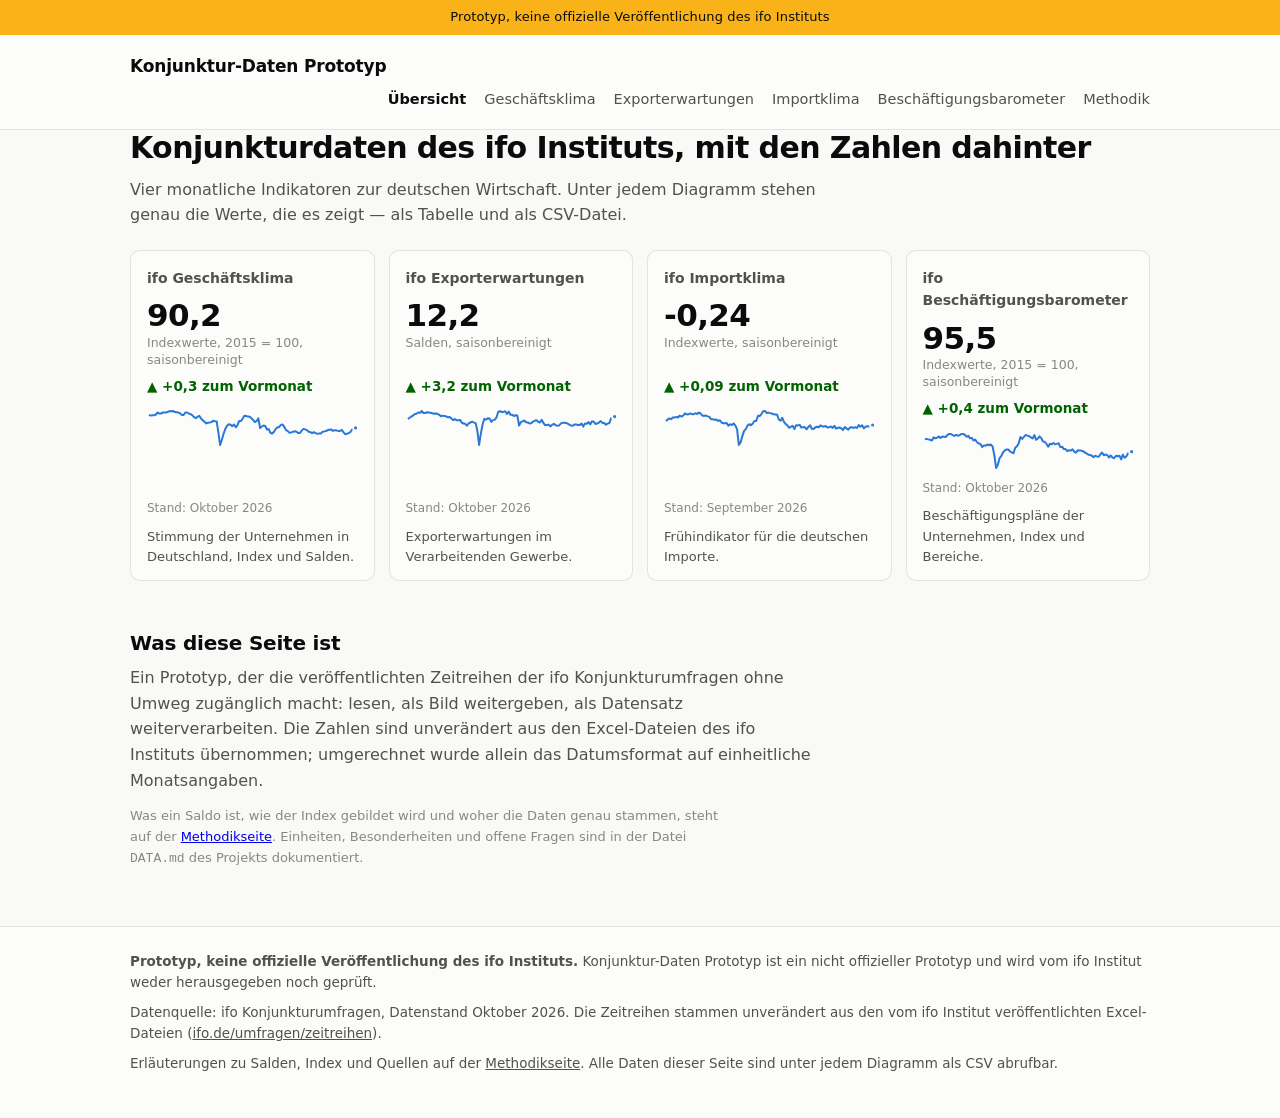
==== site/index.html @ 121fad59 "Grundgeruest der Website und Startseite config.js haelt Seitenname, Prototyp-Hinweis, Datenstand und" ====
<!DOCTYPE html>
<html lang="de">
<head>
<meta charset="utf-8">
<meta name="viewport" content="width=device-width, initial-scale=1">
<title>Konjunktur-Daten Prototyp</title>
<meta name="description" content="Prototyp: ifo Konjunkturdaten mit den Zahlen hinter jedem Diagramm zum Herunterladen.">
<link rel="stylesheet" href="styles.css">
</head>
<body data-titel="Übersicht">

<main class="wrap">

  <h1>Konjunkturdaten des ifo Instituts, mit den Zahlen dahinter</h1>
  <p class="intro">
    Vier monatliche Indikatoren zur deutschen Wirtschaft. Unter jedem Diagramm
    stehen genau die Werte, die es zeigt — als Tabelle und als CSV-Datei.
  </p>

  <div class="tiles" id="kacheln"></div>

  <h2>Was diese Seite ist</h2>
  <p class="intro">
    Ein Prototyp, der die veröffentlichten Zeitreihen der ifo Konjunkturumfragen
    ohne Umweg zugänglich macht: lesen, als Bild weitergeben, als Datensatz
    weiterverarbeiten. Die Zahlen sind unverändert aus den Excel-Dateien des
    ifo Instituts übernommen; umgerechnet wurde allein das Datumsformat auf
    einheitliche Monatsangaben.
  </p>
  <p class="hinweis-klein">
    Was ein Saldo ist, wie der Index gebildet wird und woher die Daten genau
    stammen, steht auf der <a href="methodik.html">Methodikseite</a>.
    Einheiten, Besonderheiten und offene Fragen sind in der Datei
    <code>DATA.md</code> des Projekts dokumentiert.
  </p>

</main>

<script src="config.js"></script>
<script src="data.js"></script>
<script src="app.js"></script>
<script>
(function () {
  APP.rahmenAufbauen();

  const ziel = document.getElementById("kacheln");

  SITE.themen.forEach(function (t) {
    const s = APP.serie(t.dataset, t.series, t.sector);
    const a = APP.aktuell(s);

    const kachel = document.createElement("a");
    kachel.className = "tile";
    kachel.href = t.seite;

    if (!a) {
      kachel.innerHTML = '<div class="tile-titel">' + APP.escape(t.titel) + "</div>" +
        '<p class="hinweis-klein">Keine Daten vorhanden.</p>';
      ziel.appendChild(kachel);
      return;
    }

    // Veränderung zum Vormonat. Bei Salden und beim Importklima ist die
    // Veränderung in Punkten zu lesen, nicht in Prozent.
    let klasse = "null", pfeil = "±";
    if (a.delta > 0) { klasse = "auf"; pfeil = "▲"; }
    else if (a.delta < 0) { klasse = "ab"; pfeil = "▼"; }

    const stellen = (t.id === "importklima") ? 2 : 1;

    kachel.innerHTML =
      '<div class="tile-titel">' + APP.escape(t.titel) + "</div>" +
      '<div class="wert">' + APP.zahl(a.wert, stellen) + "</div>" +
      '<div class="einheit">' + APP.escape(t.einheitKurz || s.unit) + "</div>" +
      '<div class="delta ' + klasse + '">' + pfeil + " " +
        APP.zahlMitVorzeichen(a.delta, stellen) + " zum Vormonat</div>" +
      '<div class="sparkline"></div>' +
      '<div class="stand">Stand: ' + APP.monatLang(a.monat) + "</div>" +
      '<div class="beschreibung">' + APP.escape(t.beschreibung) + "</div>";

    ziel.appendChild(kachel);

    // Sparkline über die letzten zehn Jahre.
    const fenster = 120;
    const von = Math.max(0, s.values.length - fenster);
    APP.sparkline(kachel.querySelector(".sparkline"),
                  s.values.slice(von), s.dates.slice(von));
  });

  APP.ankerAnspringen();
})();
</script>
</body>
</html>
---- site/styles.css ----
/* ---------------------------------------------------------------------------
   styles.css — Gestaltung des Konjunktur-Daten-Prototyps

   Farbrollen stammen aus einer validierten Palette (Kategorien-Slots 1-3 fuer
   Klima/Lage/Erwartungen, divergierend Blau-Rot fuer die Heatmap). Hell- und
   Dunkelmodus sind getrennt gesetzt, nicht automatisch invertiert.
--------------------------------------------------------------------------- */

:root {
  color-scheme: light;

  --plane:           #f9f9f7;
  --surface:         #fcfcfb;
  --text-primary:    #0b0b0b;
  --text-secondary:  #52514e;
  --text-muted:      #898781;
  --grid:            #e1e0d9;
  --axis:            #c3c2b7;
  --border:          rgba(11, 11, 11, 0.10);

  --series-1:        #2a78d6;  /* Geschäftsklima      */
  --series-2:        #eb6834;  /* Geschäftslage       */
  --series-3:        #1baf7a;  /* Geschäftserwartungen */

  --div-pos:         #2a78d6;  /* Heatmap: positive Salden */
  --div-neg:         #d03b3b;  /* Heatmap: negative Salden */
  --div-mid:         #f0efec;

  --good:            #006300;
  --bad:             #d03b3b;

  --radius: 10px;
  --maxw: 1060px;
}

@media (prefers-color-scheme: dark) {
  :root:where(:not([data-theme="light"])) {
    color-scheme: dark;
    --plane:          #0d0d0d;
    --surface:        #1a1a19;
    --text-primary:   #f0efec;
    --text-secondary: #c3c2b7;
    --text-muted:     #898781;
    --grid:           #2c2c2a;
    --axis:           #383835;
    --border:         rgba(255, 255, 255, 0.10);
    --series-1:       #3987e5;
    --series-2:       #d95926;
    --series-3:       #199e70;
    --div-pos:        #3987e5;
    --div-neg:        #d03b3b;
    --div-mid:        #383835;
    --good:           #0ca30c;
    --bad:            #e66767;
  }
}

* { box-sizing: border-box; }

html { scroll-behavior: smooth; }

body {
  margin: 0;
  background: var(--plane);
  color: var(--text-primary);
  font: 16px/1.6 system-ui, -apple-system, "Segoe UI", sans-serif;
  -webkit-font-smoothing: antialiased;
}

.wrap { max-width: var(--maxw); margin: 0 auto; padding: 0 20px; }

/* --- Kopf- und Fusszeile ------------------------------------------------- */

.prototyp-hinweis {
  background: #fab219;
  color: #0b0b0b;
  font-size: 13px;
  font-weight: 500;
  text-align: center;
  padding: 7px 20px;
  letter-spacing: 0.01em;
}

header.site {
  border-bottom: 1px solid var(--border);
  background: var(--surface);
}

header.site .wrap {
  display: flex;
  flex-wrap: wrap;
  align-items: baseline;
  gap: 8px 28px;
  padding-top: 18px;
  padding-bottom: 18px;
}

header.site .marke {
  font-size: 17px;
  font-weight: 650;
  letter-spacing: -0.01em;
  color: var(--text-primary);
  text-decoration: none;
}

header.site nav { display: flex; flex-wrap: wrap; gap: 18px; margin-left: auto; }

header.site nav a {
  color: var(--text-secondary);
  text-decoration: none;
  font-size: 14.5px;
}
header.site nav a:hover { color: var(--text-primary); }
header.site nav a[aria-current="page"] { color: var(--text-primary); font-weight: 600; }

footer.site {
  margin-top: 56px;
  border-top: 1px solid var(--border);
  background: var(--surface);
  color: var(--text-secondary);
  font-size: 13.5px;
}
footer.site .wrap { padding-top: 24px; padding-bottom: 36px; }
footer.site p { margin: 0 0 8px; }
footer.site a { color: var(--text-secondary); }

/* --- Typografie ---------------------------------------------------------- */

main { padding-top: 34px; }

h1 {
  font-size: 30px;
  line-height: 1.22;
  letter-spacing: -0.02em;
  margin: 0 0 10px;
  font-weight: 680;
}

h2 {
  font-size: 20px;
  letter-spacing: -0.01em;
  margin: 46px 0 6px;
  font-weight: 650;
}

h3 { font-size: 16px; margin: 0 0 4px; font-weight: 620; }

.intro { color: var(--text-secondary); max-width: 68ch; margin: 0 0 6px; }
.hinweis-klein { color: var(--text-muted); font-size: 13px; max-width: 72ch; }

/* --- Kacheln ------------------------------------------------------------- */

.tiles {
  display: grid;
  grid-template-columns: repeat(auto-fit, minmax(234px, 1fr));
  gap: 14px;
  margin: 22px 0 0;
}

.tile {
  display: flex;
  flex-direction: column;
  background: var(--surface);
  border: 1px solid var(--border);
  border-radius: var(--radius);
  padding: 16px 16px 12px;
  text-decoration: none;
  color: inherit;
}

a.tile:hover { border-color: var(--axis); }

.tile .tile-titel {
  font-size: 14px;
  font-weight: 600;
  color: var(--text-secondary);
  margin-bottom: 10px;
}

.tile .wert {
  font-size: 31px;
  font-weight: 650;
  letter-spacing: -0.02em;
  line-height: 1.05;
}

/* Zwei Zeilen Hoehe, damit alle Kacheln dieselbe Taktung haben, auch wenn
   eine Einheitenbezeichnung laenger ist als die anderen. */
.tile .einheit {
  font-size: 12.5px;
  line-height: 1.35;
  color: var(--text-muted);
  margin-top: 3px;
  min-height: calc(2 * 1.35em);
  display: -webkit-box;
  -webkit-line-clamp: 2;
  -webkit-box-orient: vertical;
  overflow: hidden;
}

.tile .delta { font-size: 13.5px; margin-top: 7px; font-weight: 550; }
.delta.auf  { color: var(--good); }
.delta.ab   { color: var(--bad); }
.delta.null { color: var(--text-muted); }

.tile .sparkline { margin-top: 12px; height: 38px; }
.tile .stand { margin-top: auto; }
.tile .sparkline svg { display: block; width: 100%; height: 38px; }

.tile .stand { font-size: 12px; color: var(--text-muted); padding-top: 9px; }
.tile .beschreibung { font-size: 13px; color: var(--text-secondary); margin-top: 8px; }

/* --- Chart-Baustein ------------------------------------------------------ */

.chart-block {
  background: var(--surface);
  border: 1px solid var(--border);
  border-radius: var(--radius);
  padding: 16px 18px 14px;
  margin: 14px 0 0;
}

.chart-kopf {
  display: flex;
  flex-wrap: wrap;
  align-items: flex-start;
  gap: 10px 16px;
  margin-bottom: 4px;
}

.chart-kopf .titelblock { flex: 1 1 260px; min-width: 0; }
.chart-kopf .einheit { font-size: 12.5px; color: var(--text-muted); }

.werkzeuge { display: flex; flex-wrap: wrap; gap: 6px; align-items: center; }

.btn {
  font: inherit;
  font-size: 12.5px;
  line-height: 1;
  padding: 7px 10px;
  border: 1px solid var(--border);
  background: var(--plane);
  color: var(--text-secondary);
  border-radius: 7px;
  cursor: pointer;
  white-space: nowrap;
}
.btn:hover { color: var(--text-primary); border-color: var(--axis); }
.btn:active { transform: translateY(0.5px); }
.btn.aktiv {
  background: var(--text-primary);
  color: var(--surface);
  border-color: var(--text-primary);
  font-weight: 550;
}

.bereich-schalter {
  display: inline-flex;
  gap: 2px;
  padding: 2px;
  background: var(--plane);
  border: 1px solid var(--border);
  border-radius: 8px;
}
.bereich-schalter .btn {
  border: none;
  background: none;
  padding: 6px 10px;
  border-radius: 6px;
}
.bereich-schalter .btn.aktiv { background: var(--text-primary); color: var(--surface); }

.legende { display: flex; flex-wrap: wrap; gap: 6px 18px; margin: 10px 0 2px; }
.legende span { display: inline-flex; align-items: center; gap: 7px; font-size: 13px; color: var(--text-secondary); }
.legende i {
  width: 11px; height: 11px; border-radius: 3px; flex: none;
  box-shadow: 0 0 0 2px var(--surface);
}

.chart-flaeche { position: relative; height: 310px; margin-top: 6px; cursor: pointer; }
.chart-flaeche.klein { height: 215px; }
.chart-flaeche canvas { display: block; }

.chart-fuss {
  display: flex; flex-wrap: wrap; justify-content: space-between;
  gap: 4px 16px; margin-top: 9px;
  font-size: 12px; color: var(--text-muted);
}

.kopier-status { font-size: 12px; color: var(--text-secondary); min-height: 1em; }

/* --- Tabellen ----------------------------------------------------------- */

.tabelle-huelle {
  overflow-x: auto;
  border: 1px solid var(--border);
  border-radius: var(--radius);
  background: var(--surface);
  margin-top: 12px;
}

table.daten {
  border-collapse: collapse;
  width: 100%;
  font-size: 13.5px;
  font-variant-numeric: tabular-nums;
}

table.daten th, table.daten td {
  padding: 8px 12px;
  text-align: right;
  border-bottom: 1px solid var(--grid);
  white-space: nowrap;
}
table.daten th:first-child, table.daten td:first-child { text-align: left; }
table.daten thead th {
  color: var(--text-secondary);
  font-weight: 600;
  font-size: 12.5px;
  background: var(--plane);
  position: sticky; top: 0;
}
table.daten tbody tr:last-child td { border-bottom: none; }
table.daten tbody tr:hover td { background: var(--plane); }

/* --- Heatmap ------------------------------------------------------------ */

.heatmap-huelle { overflow-x: auto; margin-top: 12px; }

table.heatmap {
  border-collapse: separate;
  border-spacing: 2px;
  font-size: 11.5px;
  font-variant-numeric: tabular-nums;
}
table.heatmap th {
  font-weight: 550;
  color: var(--text-secondary);
  text-align: right;
  padding: 0 10px 0 0;
  white-space: nowrap;
  font-size: 12.5px;
}
table.heatmap thead th {
  text-align: center;
  padding: 0 0 4px;
  color: var(--text-muted);
  font-size: 11px;
  font-weight: 500;
}
table.heatmap td {
  width: 30px; height: 26px;
  text-align: center;
  border-radius: 4px;
  color: #fff;
  font-size: 10.5px;
}
table.heatmap td.leer { background: none; color: var(--text-muted); }

.skala { display: flex; align-items: center; gap: 8px; margin-top: 12px; font-size: 12px; color: var(--text-muted); }
.skala .balken { display: flex; gap: 2px; }
.skala .balken i { width: 20px; height: 11px; border-radius: 3px; }

/* --- Details-Schicht ---------------------------------------------------- */

details.mehr {
  margin-top: 16px;
  border: 1px solid var(--border);
  border-radius: var(--radius);
  background: var(--surface);
}
details.mehr > summary {
  cursor: pointer;
  padding: 13px 18px;
  font-weight: 600;
  font-size: 14.5px;
  list-style: none;
}
details.mehr > summary::-webkit-details-marker { display: none; }
details.mehr > summary::before { content: "▸ "; color: var(--text-muted); }
details.mehr[open] > summary::before { content: "▾ "; }
details.mehr > .inhalt { padding: 0 18px 18px; }

/* --- Methodik ----------------------------------------------------------- */

.prosa { max-width: 72ch; }
.prosa p { color: var(--text-secondary); }
.prosa h2 { color: var(--text-primary); }
.prosa dt { font-weight: 600; margin-top: 16px; }
.prosa dd { margin: 4px 0 0; color: var(--text-secondary); }
.prosa ul { color: var(--text-secondary); }
.prosa code {
  background: var(--plane);
  border: 1px solid var(--border);
  border-radius: 4px;
  padding: 1px 5px;
  font-size: 13px;
}

.quelle-kasten {
  border-left: 3px solid var(--axis);
  padding: 2px 0 2px 14px;
  margin: 14px 0;
  color: var(--text-secondary);
  font-size: 14px;
}

/* --- Sprungziel --------------------------------------------------------- */

.sprungziel { scroll-margin-top: 16px; }
.sprungziel:target > h2, .sprungziel:target > h3 { text-decoration: underline; text-decoration-color: var(--series-1); text-underline-offset: 4px; }

@media (max-width: 560px) {
  h1 { font-size: 25px; }
  .chart-flaeche { height: 260px; }
  .chart-block { padding: 14px 13px 12px; }
}

@media print {
  .prototyp-hinweis { background: none; border-bottom: 1px solid #000; }
  .werkzeuge, header.site nav { display: none; }
}
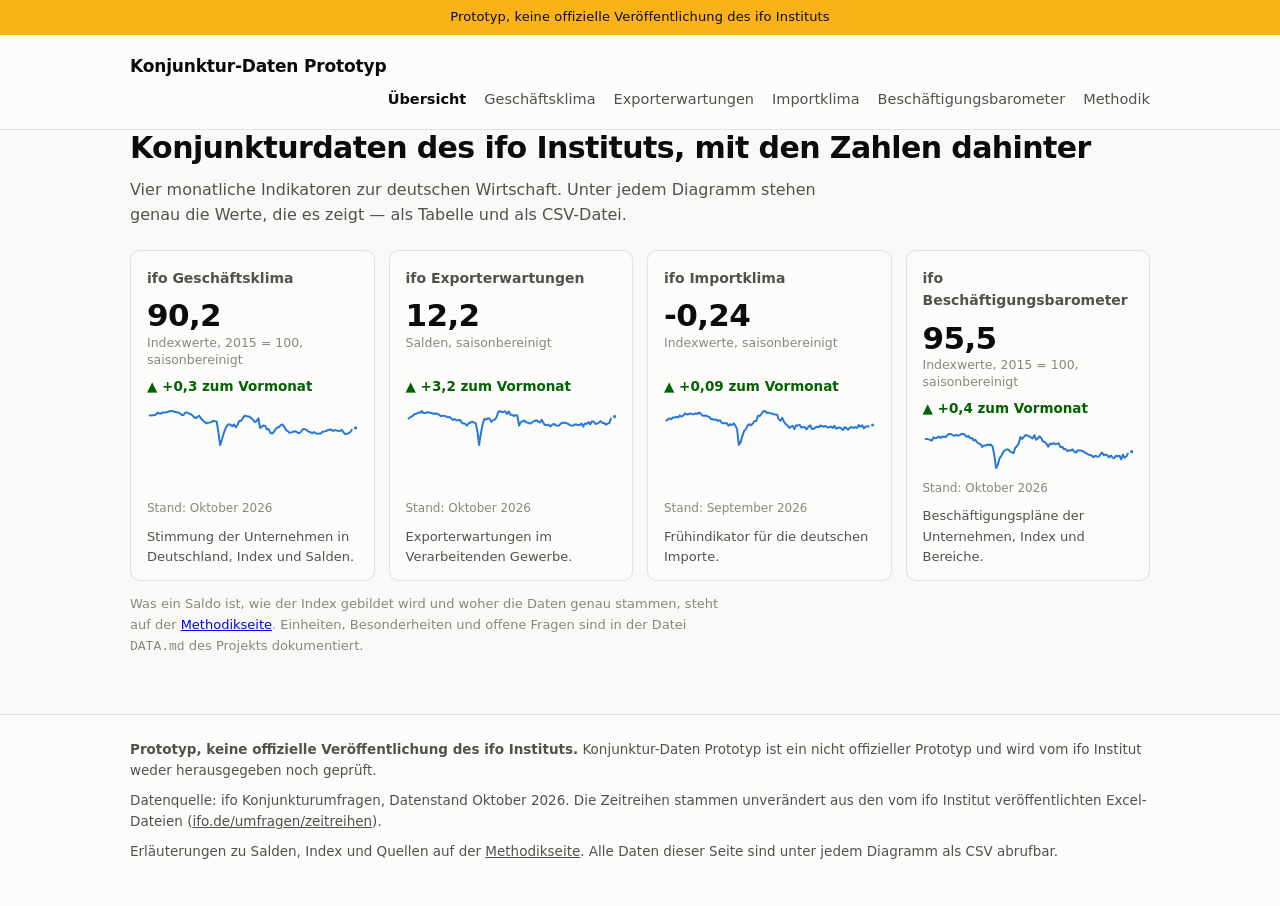
==== commit 1b2f56f7: "Startseite: Abschnitt "Was diese Seite ist" entfernt Auf Wunsch gestrichen. Der kleine Hinweis auf d" ====
--- a/site/index.html
+++ b/site/index.html
@@ -19,14 +19,6 @@
 
   <div class="tiles" id="kacheln"></div>
 
-  <h2>Was diese Seite ist</h2>
-  <p class="intro">
-    Ein Prototyp, der die veröffentlichten Zeitreihen der ifo Konjunkturumfragen
-    ohne Umweg zugänglich macht: lesen, als Bild weitergeben, als Datensatz
-    weiterverarbeiten. Die Zahlen sind unverändert aus den Excel-Dateien des
-    ifo Instituts übernommen; umgerechnet wurde allein das Datumsformat auf
-    einheitliche Monatsangaben.
-  </p>
   <p class="hinweis-klein">
     Was ein Saldo ist, wie der Index gebildet wird und woher die Daten genau
     stammen, steht auf der <a href="methodik.html">Methodikseite</a>.
--- a/site/styles.css
+++ b/site/styles.css
@@ -157,9 +157,12 @@
   margin: 22px 0 0;
 }
 
+/* Die Breite ist nach oben begrenzt, damit eine einzelne Kachel auf den
+   Themenseiten nicht ueber die ganze Spalte laeuft. */
 .tile {
   display: flex;
   flex-direction: column;
+  max-width: 340px;
   background: var(--surface);
   border: 1px solid var(--border);
   border-radius: var(--radius);
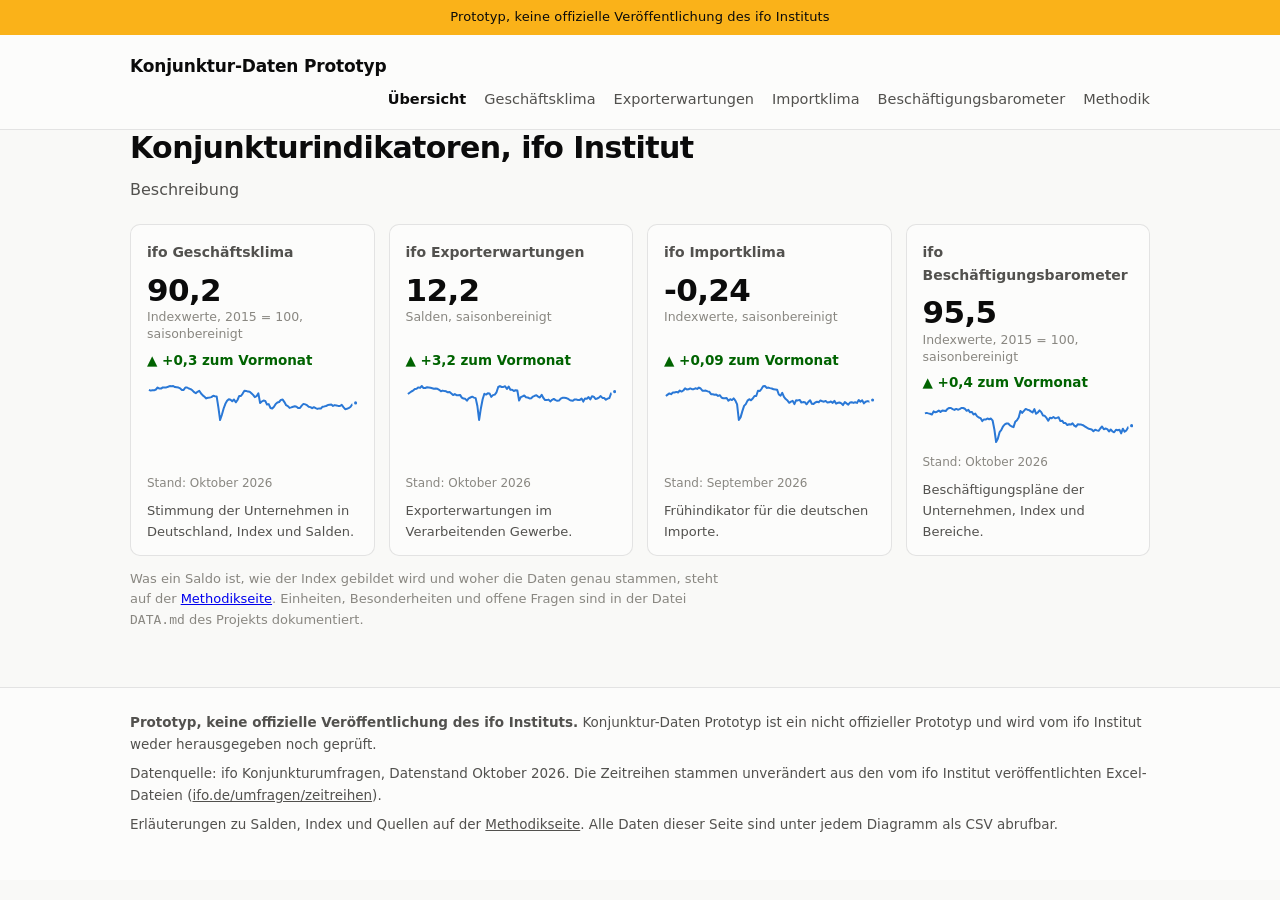
==== commit 301446cf: "Startseite: Ueberschrift gekuerzt, Intro als Platzhalter Ueberschrift lautet nun "Konjunkturindikato" ====
--- a/site/index.html
+++ b/site/index.html
@@ -11,11 +11,8 @@
 
 <main class="wrap">
 
-  <h1>Konjunkturdaten des ifo Instituts, mit den Zahlen dahinter</h1>
-  <p class="intro">
-    Vier monatliche Indikatoren zur deutschen Wirtschaft. Unter jedem Diagramm
-    stehen genau die Werte, die es zeigt — als Tabelle und als CSV-Datei.
-  </p>
+  <h1>Konjunkturindikatoren, ifo Institut</h1>
+  <p class="intro">Beschreibung</p>
 
   <div class="tiles" id="kacheln"></div>
 
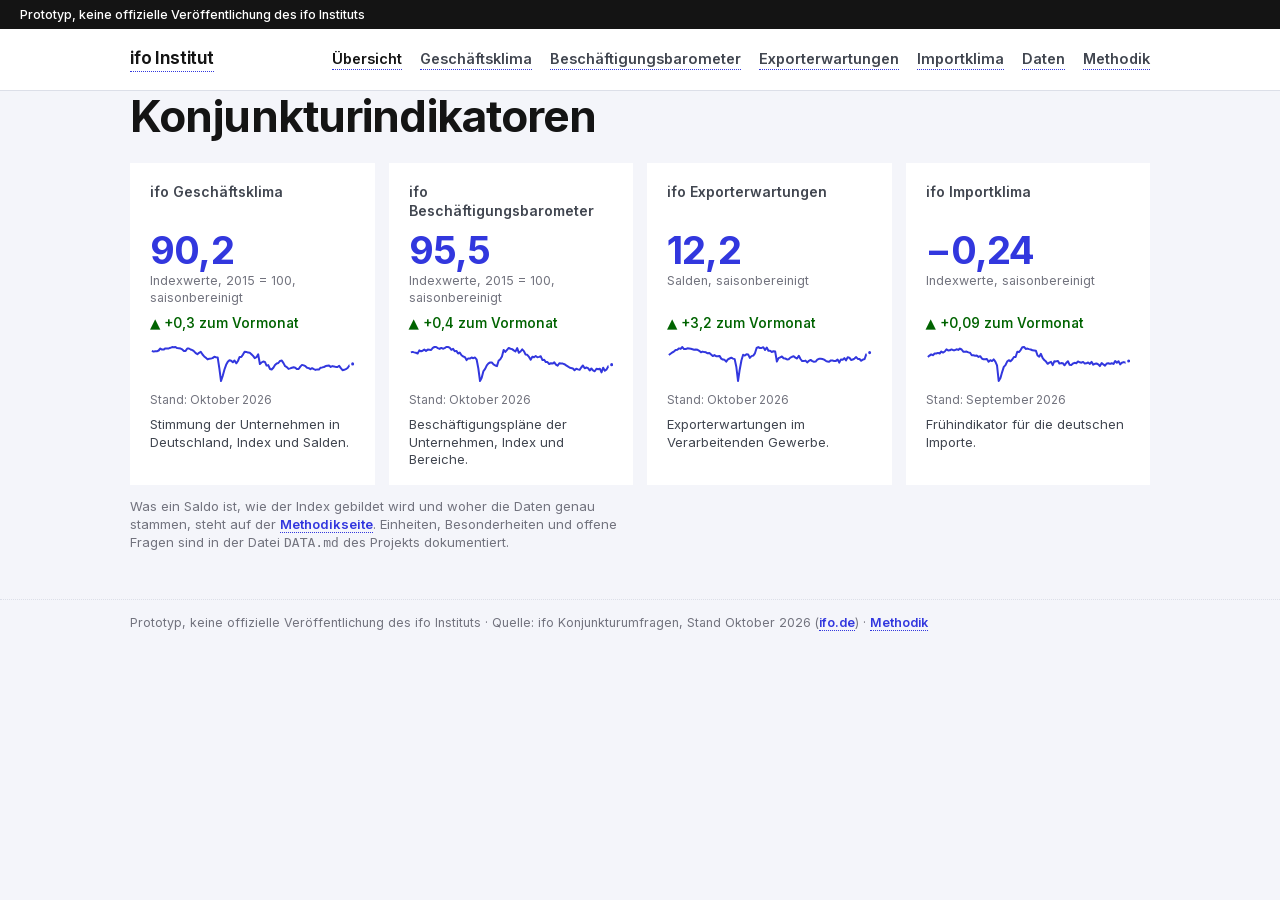
==== commit 87cbf761: "Platzhalter ersetzt: Vorspann aus den Daten, Seite heisst Konjunkturindikatoren Die Startseite verli" ====
--- a/site/index.html
+++ b/site/index.html
@@ -3,16 +3,15 @@
 <head>
 <meta charset="utf-8">
 <meta name="viewport" content="width=device-width, initial-scale=1">
-<title>Konjunktur-Daten Prototyp</title>
-<meta name="description" content="Prototyp: ifo Konjunkturdaten mit den Zahlen hinter jedem Diagramm zum Herunterladen.">
+<title>Konjunkturindikatoren</title>
+<meta name="description" content="Prototyp: ifo Konjunkturindikatoren mit den Zahlen hinter jedem Diagramm zum Herunterladen.">
 <link rel="stylesheet" href="styles.css">
 </head>
 <body data-titel="Übersicht">
 
 <main class="wrap">
 
-  <h1>Konjunkturindikatoren, ifo Institut</h1>
-  <p class="intro">Beschreibung</p>
+  <h1>Konjunkturindikatoren</h1>
 
   <div class="tiles" id="kacheln"></div>
 
--- a/site/styles.css
+++ b/site/styles.css
@@ -9,27 +9,42 @@
 :root {
   color-scheme: light;
 
-  --plane:           #f9f9f7;
-  --surface:         #fcfcfb;
-  --text-primary:    #0b0b0b;
-  --text-secondary:  #52514e;
-  --text-muted:      #898781;
-  --grid:            #e1e0d9;
-  --axis:            #c3c2b7;
-  --border:          rgba(11, 11, 11, 0.10);
-
-  --series-1:        #2a78d6;  /* Geschäftsklima      */
-  --series-2:        #eb6834;  /* Geschäftslage       */
-  --series-3:        #1baf7a;  /* Geschäftserwartungen */
-
-  --div-pos:         #2a78d6;  /* Heatmap: positive Salden */
-  --div-neg:         #d03b3b;  /* Heatmap: negative Salden */
-  --div-mid:         #f0efec;
+  /* Flaechen und Textfarben wie auf ifo.de: kuehler, sehr heller Seitengrund,
+     Inhaltsflaechen weiss, Ueberschriften fast schwarz, Lauftext blaugrau. */
+  --plane:           #f4f5fa;
+  --surface:         #ffffff;
+  --text-primary:    #141414;
+  --text-secondary:  #414650;
+  --text-muted:      #72737e;
+  --grid:            #b9bec8;
+  --axis:            #72737e;
+  --border:          #dcdfe8;
+
+  /* Akzentfarbe des Instituts, fuer Links und Bedienelemente. */
+  --akzent:          #3237de;
+
+  /* Serienfarben exakt aus den Diagrammen der ifo-Pressemitteilung
+     (data/raw/ku-2026-10-pm-geschaeftsklima-DE.pdf, Seiten 1-2). */
+  --series-1:        #3237de;  /* Geschäftsklima       */
+  --series-2:        #fa4600;  /* Geschäftslage        */
+  --series-3:        #00be64;  /* Geschäftserwartungen */
+
+  /* Heatmap: die vier Farben der ifo Heatmap (Pressemitteilung, Seite 4).
+     Dort stehen sie fuer die vier Konjunkturphasen, hier als Stuetzpunkte
+     der Saldenskala - siehe DECISIONS.md. */
+  --div-neg-stark:   #bb3300;  /* ifo "Krise"     */
+  --div-neg:         #ff8d62;  /* ifo "Abkuehlung" */
+  --div-pos:         #8385eb;  /* ifo "Erholung"  */
+  --div-pos-stark:   #3237de;  /* ifo "Boom"      */
+  --div-mid:         #eceef4;
 
   --good:            #006300;
   --bad:             #d03b3b;
 
-  --radius: 10px;
+  /* Keine abgerundeten Ecken: der ifo-Auftritt setzt durchgehend auf rechte
+     Winkel. Nur Bedienelemente bekommen die 4 px von ifo.de. */
+  --radius: 0;
+  --radius-btn: 4px;
   --maxw: 1060px;
 }
 
@@ -55,6 +70,22 @@
   }
 }
 
+/* --- Schrift -------------------------------------------------------------
+   Das ifo Institut setzt auf ifo.de "ifoInter", also Inter. Hier liegt Inter
+   als Variable Font (Gewichte 100-900 in einer Datei, Latin-Subset) lokal im
+   Projekt: so funktioniert die Schrift auch offline und unter file://, anders
+   als die Diagrammbibliothek, die vom CDN kommt.
+   Quelle: Google Fonts (fonts.gstatic.com), Inter v20, SIL Open Font License.
+------------------------------------------------------------------------- */
+
+@font-face {
+  font-family: "Inter";
+  font-style: normal;
+  font-weight: 100 900;
+  font-display: swap;
+  src: url("fonts/Inter-latin.woff2") format("woff2");
+}
+
 * { box-sizing: border-box; }
 
 html { scroll-behavior: smooth; }
@@ -63,22 +94,38 @@
   margin: 0;
   background: var(--plane);
   color: var(--text-primary);
-  font: 16px/1.6 system-ui, -apple-system, "Segoe UI", sans-serif;
+  /* Stack und Zeilenhoehe wie auf ifo.de: 16px/22px. */
+  font: 16px/1.375 Inter, ui-sans-serif, system-ui, -apple-system, "Segoe UI",
+        Roboto, "Helvetica Neue", Arial, sans-serif;
   -webkit-font-smoothing: antialiased;
 }
 
+/* Ueberschriften eng und kraeftig, wie im ifo-Auftritt. */
+h1, h2, h3 { letter-spacing: -0.01em; }
+
+/* Links wie auf ifo.de: kraeftiges Blau, fett, mit gepunkteter Unterkante
+   statt durchgezogener Unterstreichung. */
+a {
+  color: var(--akzent);
+  font-weight: 600;
+  text-decoration: none;
+  border-bottom: 1px dotted var(--akzent);
+}
+a:hover { border-bottom-style: solid; }
+
 .wrap { max-width: var(--maxw); margin: 0 auto; padding: 0 20px; }
 
 /* --- Kopf- und Fusszeile ------------------------------------------------- */
 
+/* Sachlicher Hinweisstreifen statt Signalfarbe: er muss gelesen werden
+   koennen, ohne die Seite wie eine Werbeflaeche aussehen zu lassen. */
 .prototyp-hinweis {
-  background: #fab219;
-  color: #0b0b0b;
-  font-size: 13px;
+  background: var(--text-primary);
+  color: #ffffff;
+  font-size: 12.5px;
   font-weight: 500;
-  text-align: center;
-  padding: 7px 20px;
-  letter-spacing: 0.01em;
+  text-align: left;
+  padding: 6px 20px;
 }
 
 header.site {
@@ -114,39 +161,74 @@
 header.site nav a[aria-current="page"] { color: var(--text-primary); font-weight: 600; }
 
 footer.site {
-  margin-top: 56px;
-  border-top: 1px solid var(--border);
-  background: var(--surface);
-  color: var(--text-secondary);
-  font-size: 13.5px;
-}
-footer.site .wrap { padding-top: 24px; padding-bottom: 36px; }
-footer.site p { margin: 0 0 8px; }
-footer.site a { color: var(--text-secondary); }
+  margin-top: 48px;
+  border-top: 1px dotted var(--border);
+  background: transparent;
+  color: var(--text-muted);
+  font-size: 12.5px;
+}
+footer.site .wrap { padding-top: 14px; padding-bottom: 22px; }
+footer.site p { margin: 0; }
 
 /* --- Typografie ---------------------------------------------------------- */
 
 main { padding-top: 34px; }
 
+/* Groessenstaffel und Gewichte nach ifo.de (dort h1 60/75, h2 40/50, h3 20/25,
+   durchgehend 700), fuer die schmalere Spalte hier eine Stufe kleiner. */
 h1 {
-  font-size: 30px;
-  line-height: 1.22;
+  font-size: 44px;
+  line-height: 1.14;
   letter-spacing: -0.02em;
-  margin: 0 0 10px;
-  font-weight: 680;
+  margin: 0 0 14px;
+  font-weight: 700;
 }
 
 h2 {
-  font-size: 20px;
-  letter-spacing: -0.01em;
-  margin: 46px 0 6px;
+  font-size: 28px;
+  line-height: 1.2;
+  margin: 52px 0 8px;
+  font-weight: 700;
+}
+
+h3 { font-size: 20px; line-height: 1.25; margin: 0 0 4px; font-weight: 700; }
+
+/* Zeilenlaenge auf rund 65 Zeichen begrenzt - darueber wird Fliesstext
+   muehsam zu lesen. */
+.intro { color: var(--text-secondary); max-width: 65ch; margin: 0 0 6px; }
+.hinweis-klein { color: var(--text-muted); font-size: 13px; max-width: 65ch; }
+.prosa p, .prosa li, .prosa dd { max-width: 65ch; }
+
+/* Vorspann am Kopf einer Themenseite, aus den Daten erzeugt (app.js,
+   Funktion lage). Aufbau wie bei den ifo-Veroeffentlichungen: eine
+   hervorgehobene Zeile mit der Richtung und dem Monat, darunter die Saetze
+   mit den Zahlen. */
+.lage { margin: 0 0 22px; max-width: 65ch; }
+.lage .lage-titel {
+  font-size: 17px;
   font-weight: 650;
-}
-
-h3 { font-size: 16px; margin: 0 0 4px; font-weight: 620; }
-
-.intro { color: var(--text-secondary); max-width: 68ch; margin: 0 0 6px; }
-.hinweis-klein { color: var(--text-muted); font-size: 13px; max-width: 72ch; }
+  line-height: 1.35;
+  color: var(--text-primary);
+  margin: 0 0 8px;
+}
+.lage p { color: var(--text-secondary); margin: 0 0 6px; }
+.lage .hinweis-klein { margin: 0; }
+
+/* Datenstand, einmal oben auf der Seite statt unter jedem Diagramm. */
+.stand-oben {
+  color: var(--text-muted);
+  font-size: 13px;
+  margin: 0 0 28px;
+  padding-bottom: 14px;
+  border-bottom: 1px dotted var(--border);
+}
+
+/* Gepunktete Trennlinie zwischen den Abschnitten, wie im ifo-Auftritt. */
+main h2 {
+  padding-top: 26px;
+  border-top: 1px dotted var(--border);
+}
+main h2:first-of-type { border-top: none; padding-top: 0; }
 
 /* --- Kacheln ------------------------------------------------------------- */
 
@@ -164,27 +246,39 @@
   flex-direction: column;
   max-width: 340px;
   background: var(--surface);
-  border: 1px solid var(--border);
-  border-radius: var(--radius);
-  padding: 16px 16px 12px;
+  border: none;
+  padding: 20px 20px 16px;
   text-decoration: none;
   color: inherit;
-}
-
-a.tile:hover { border-color: var(--axis); }
-
+  font-weight: 400;
+}
+
+a.tile { border-bottom: none; }
+a.tile:hover .tile-titel { color: var(--akzent); }
+
+/* Zwei Zeilen Hoehe wie bei der Einheit darunter: sonst rutschen Zahl,
+   Sparkline und Datenstand einer Kachel mit laengerem Titel gegenueber
+   den Nachbarkacheln nach unten. */
 .tile .tile-titel {
   font-size: 14px;
+  line-height: 1.35;
   font-weight: 600;
   color: var(--text-secondary);
   margin-bottom: 10px;
-}
-
+  min-height: calc(2 * 1.35em);
+  display: -webkit-box;
+  -webkit-line-clamp: 2;
+  -webkit-box-orient: vertical;
+  overflow: hidden;
+}
+
+/* Der aktuelle Wert in der Akzentfarbe und fett, wie in den ifo-Grafiken. */
 .tile .wert {
-  font-size: 31px;
-  font-weight: 650;
+  font-size: 38px;
+  font-weight: 700;
   letter-spacing: -0.02em;
   line-height: 1.05;
+  color: var(--akzent);
 }
 
 /* Zwei Zeilen Hoehe, damit alle Kacheln dieselbe Taktung haben, auch wenn
@@ -211,16 +305,56 @@
 .tile .sparkline svg { display: block; width: 100%; height: 38px; }
 
 .tile .stand { font-size: 12px; color: var(--text-muted); padding-top: 9px; }
-.tile .beschreibung { font-size: 13px; color: var(--text-secondary); margin-top: 8px; }
+/* Feste Hoehe von drei Zeilen, damit die Zeile "Stand: ..." darueber in
+   allen Kacheln auf derselben Hoehe steht. */
+.tile .beschreibung {
+  font-size: 13px;
+  line-height: 1.35;
+  color: var(--text-secondary);
+  margin-top: 8px;
+  min-height: calc(3 * 1.35em);
+  display: -webkit-box;
+  -webkit-line-clamp: 3;
+  -webkit-box-orient: vertical;
+  overflow: hidden;
+}
 
 /* --- Chart-Baustein ------------------------------------------------------ */
 
+/* Weisse Flaeche ohne Rahmen auf dem hellen Seitengrund - kein Kartenlook. */
 .chart-block {
   background: var(--surface);
-  border: 1px solid var(--border);
-  border-radius: var(--radius);
-  padding: 16px 18px 14px;
-  margin: 14px 0 0;
+  border: none;
+  padding: 20px 22px 16px;
+  margin: 16px 0 0;
+}
+
+/* Diagramm und Tabelle nebeneinander, Diagramm breiter. Unter 900 px
+   untereinander. */
+.duo {
+  display: grid;
+  grid-template-columns: 3fr 2fr;
+  gap: 16px;
+  align-items: start;
+  margin-top: 16px;
+}
+
+/* Zweispaltiges Raster fuer die Wirtschaftsbereiche. */
+.raster-2 {
+  display: grid;
+  grid-template-columns: repeat(2, minmax(0, 1fr));
+  gap: 16px;
+  margin-top: 16px;
+}
+/* Der Block wird teils erst von app.js in einen leeren Platzhalter
+   geschrieben und ist dann ein Enkel des Rasters. Auch dann darf er oben
+   keinen Abstand haben, sonst sitzen die Oberkanten nebeneinander
+   stehender Kaesten unterschiedlich hoch. */
+.duo > .chart-block, .raster-2 > .chart-block,
+.duo > * > .chart-block, .raster-2 > * > .chart-block { margin-top: 0; }
+
+@media (max-width: 900px) {
+  .duo, .raster-2 { grid-template-columns: minmax(0, 1fr); }
 }
 
 .chart-kopf {
@@ -234,51 +368,69 @@
 .chart-kopf .titelblock { flex: 1 1 260px; min-width: 0; }
 .chart-kopf .einheit { font-size: 12.5px; color: var(--text-muted); }
 
-.werkzeuge { display: flex; flex-wrap: wrap; gap: 6px; align-items: center; }
-
+/* Die Werkzeuge treten erst hervor, wenn man sich mit dem Diagramm befasst:
+   bei Mauszeiger darueber, bei Tastaturfokus oder nach einem Tipp (dann setzt
+   app.js die Klasse .offen). Sichtbar bleiben sie im Platz, damit nichts
+   springt. */
+.werkzeuge {
+  display: flex;
+  flex-wrap: wrap;
+  gap: 6px;
+  align-items: center;
+  opacity: 0;
+  transition: opacity 0.12s ease-in-out;
+}
+.chart-block:hover .werkzeuge,
+.chart-block:focus-within .werkzeuge,
+.chart-block.offen .werkzeuge { opacity: 1; }
+
+/* Ohne Mauszeiger (Touch) sind sie immer sichtbar - dort gibt es kein
+   Hover, und ein unsichtbarer Knopf waere nicht auffindbar. */
+@media (hover: none) {
+  .werkzeuge { opacity: 1; }
+}
+
+/* Bedienelemente wie auf ifo.de: flach, ohne Fuellung, Beschriftung in der
+   Akzentfarbe. Keine Pillen, keine dunklen Kapseln. */
 .btn {
   font: inherit;
   font-size: 12.5px;
   line-height: 1;
   padding: 7px 10px;
   border: 1px solid var(--border);
-  background: var(--plane);
-  color: var(--text-secondary);
-  border-radius: 7px;
+  background: transparent;
+  color: var(--akzent);
+  border-radius: var(--radius-btn);
   cursor: pointer;
   white-space: nowrap;
 }
-.btn:hover { color: var(--text-primary); border-color: var(--axis); }
-.btn:active { transform: translateY(0.5px); }
+.btn:hover { border-color: var(--akzent); }
 .btn.aktiv {
-  background: var(--text-primary);
-  color: var(--surface);
-  border-color: var(--text-primary);
-  font-weight: 550;
+  color: var(--akzent);
+  border-color: var(--akzent);
+  font-weight: 600;
 }
 
 .bereich-schalter {
   display: inline-flex;
-  gap: 2px;
-  padding: 2px;
-  background: var(--plane);
-  border: 1px solid var(--border);
-  border-radius: 8px;
+  gap: 4px;
 }
 .bereich-schalter .btn {
-  border: none;
+  border: 1px solid transparent;
   background: none;
   padding: 6px 10px;
-  border-radius: 6px;
-}
-.bereich-schalter .btn.aktiv { background: var(--text-primary); color: var(--surface); }
+  color: var(--text-muted);
+}
+.bereich-schalter .btn:hover { color: var(--akzent); border-color: transparent; }
+.bereich-schalter .btn.aktiv {
+  color: var(--akzent);
+  border-bottom-color: var(--akzent);
+  font-weight: 600;
+}
 
 .legende { display: flex; flex-wrap: wrap; gap: 6px 18px; margin: 10px 0 2px; }
 .legende span { display: inline-flex; align-items: center; gap: 7px; font-size: 13px; color: var(--text-secondary); }
-.legende i {
-  width: 11px; height: 11px; border-radius: 3px; flex: none;
-  box-shadow: 0 0 0 2px var(--surface);
-}
+.legende i { width: 11px; height: 11px; flex: none; }
 
 .chart-flaeche { position: relative; height: 310px; margin-top: 6px; cursor: pointer; }
 .chart-flaeche.klein { height: 215px; }
@@ -290,41 +442,87 @@
   font-size: 12px; color: var(--text-muted);
 }
 
-.kopier-status { font-size: 12px; color: var(--text-secondary); min-height: 1em; }
+/* Unter dem Diagramm steht die Quellenangabe nur noch als Text; die einzige
+   Link-Funktion je Diagramm ist der Knopf "Link". Der Hyperlink zur ifo-Seite
+   steht auf der Datenseite und der Methodikseite. */
+
+/* Kurze, unaufdringliche Rueckmeldung neben dem Knopf. */
+.kopier-status {
+  font-size: 12px;
+  color: var(--akzent);
+  font-weight: 600;
+  min-height: 1em;
+  white-space: nowrap;
+}
 
 /* --- Tabellen ----------------------------------------------------------- */
 
+/* Die Huelle richtet sich nach dem Inhalt statt nach dem Fenster: so stehen
+   Monat und Werte dicht beieinander und die Zeile ist mit einem Blick
+   erfassbar, statt ueber die ganze Seitenbreite gezogen zu werden. */
+/* Tabellen nach dem EU Data Visualisation Guide: schmal, mit Hoechstbreite,
+   nur leichte Zeilentrenner, keine kraeftigen Rahmen, keine Zebrastreifen. */
 .tabelle-huelle {
   overflow-x: auto;
-  border: 1px solid var(--border);
-  border-radius: var(--radius);
+  border: none;
   background: var(--surface);
   margin-top: 12px;
+  max-width: 460px;
 }
 
 table.daten {
   border-collapse: collapse;
   width: 100%;
   font-size: 13.5px;
+  /* Ziffern gleicher Breite, damit die Stellen untereinander stehen. */
   font-variant-numeric: tabular-nums;
 }
 
 table.daten th, table.daten td {
-  padding: 8px 12px;
+  padding: 6px 10px;
+  /* Zahlen rechtsbuendig; die Koepfe sind genauso ausgerichtet wie ihre
+     Daten. Die Monatsspalte steht links. */
   text-align: right;
   border-bottom: 1px solid var(--grid);
   white-space: nowrap;
 }
 table.daten th:first-child, table.daten td:first-child { text-align: left; }
+/* Zahlen in Dunkelgrau, nicht in der Akzentfarbe (Lesbarkeit, WCAG AA). */
+table.daten td { color: var(--text-primary); }
 table.daten thead th {
   color: var(--text-secondary);
   font-weight: 600;
   font-size: 12.5px;
-  background: var(--plane);
+  background: var(--surface);
+  border-bottom: 1px solid var(--axis);
   position: sticky; top: 0;
 }
 table.daten tbody tr:last-child td { border-bottom: none; }
-table.daten tbody tr:hover td { background: var(--plane); }
+
+/* Abschnitte der Datenseite: weisse Flaeche, gepunktete Trennung. */
+.daten-abschnitt {
+  background: var(--surface);
+  padding: 20px 22px 18px;
+  margin-top: 16px;
+}
+.daten-abschnitt h2 { border-top: none; padding-top: 0; margin: 0 0 6px; font-size: 20px; }
+
+/* Die Tabelle neben dem Diagramm fuehrt auf die Datenseite. Sie sitzt in
+   derselben weissen Flaeche mit demselben Kopf wie das Diagramm, damit die
+   Oberkanten und die waagerechten Linien beider Kaesten fluchten. */
+a.tabelle-link {
+  display: block;
+  border-bottom: none;
+  font-weight: 400;
+  color: inherit;
+}
+a.tabelle-link .tabelle-huelle {
+  background: transparent;
+  max-width: none;
+  /* Gleicher Abstand wie vom Diagrammkopf zur Zeichenflaeche. */
+  margin-top: 16px;
+}
+a.tabelle-link:hover h3 { color: var(--akzent); }
 
 /* --- Heatmap ------------------------------------------------------------ */
 
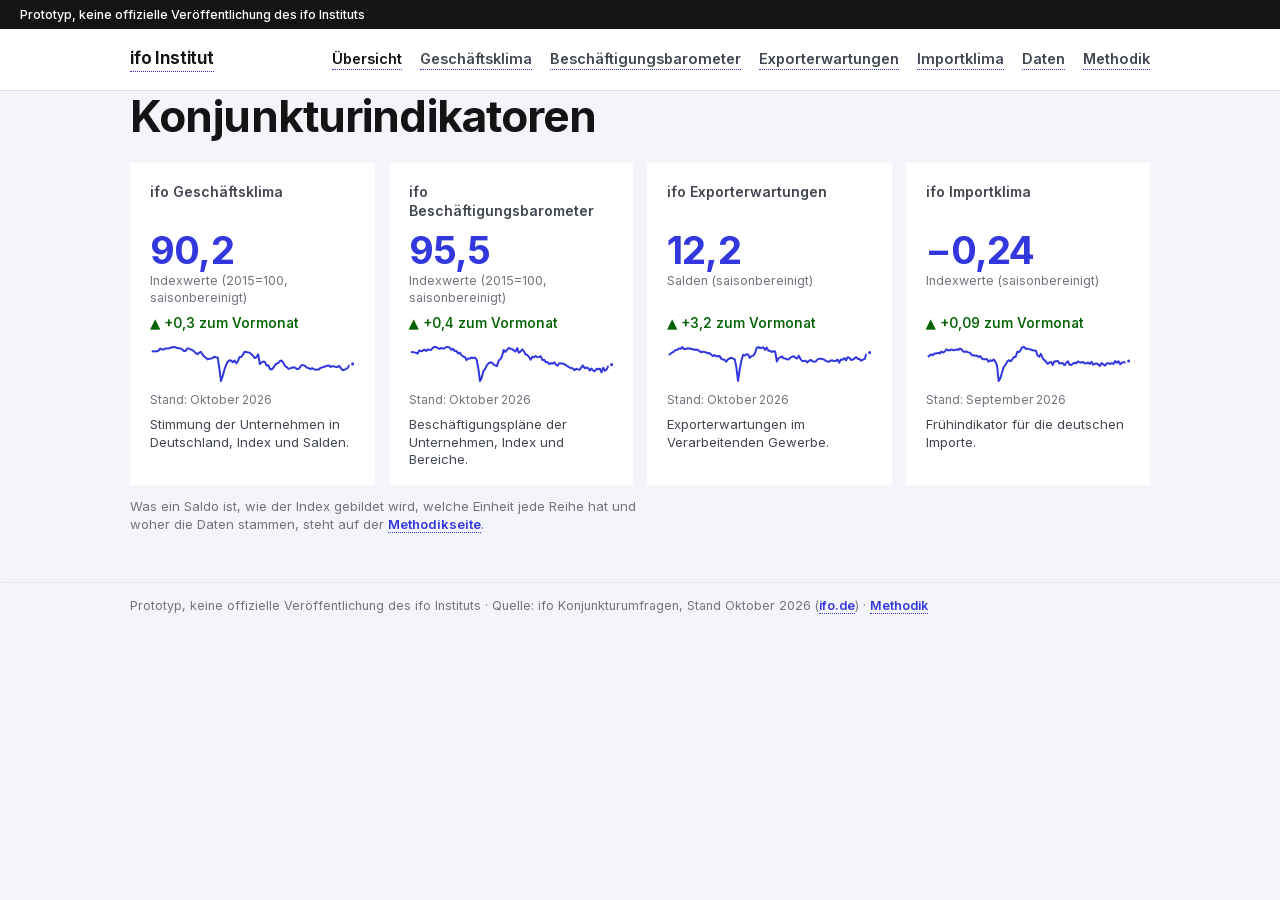
==== commit fdaf99c5: "Einheiten belegt, ifo-Begriffe durchgaengig, Hinweise auf Luecken der Quelldateien entfernt Einheite" ====
--- a/site/index.html
+++ b/site/index.html
@@ -16,10 +16,9 @@
   <div class="tiles" id="kacheln"></div>
 
   <p class="hinweis-klein">
-    Was ein Saldo ist, wie der Index gebildet wird und woher die Daten genau
-    stammen, steht auf der <a href="methodik.html">Methodikseite</a>.
-    Einheiten, Besonderheiten und offene Fragen sind in der Datei
-    <code>DATA.md</code> des Projekts dokumentiert.
+    Was ein Saldo ist, wie der Index gebildet wird, welche Einheit jede Reihe
+    hat und woher die Daten stammen, steht auf der
+    <a href="methodik.html">Methodikseite</a>.
   </p>
 
 </main>
@@ -59,7 +58,8 @@
     kachel.innerHTML =
       '<div class="tile-titel">' + APP.escape(t.titel) + "</div>" +
       '<div class="wert">' + APP.zahl(a.wert, stellen) + "</div>" +
-      '<div class="einheit">' + APP.escape(t.einheitKurz || s.unit) + "</div>" +
+      '<div class="einheit">' +
+        APP.escape(APP.einheit(s.unit)) + "</div>" +
       '<div class="delta ' + klasse + '">' + pfeil + " " +
         APP.zahlMitVorzeichen(a.delta, stellen) + " zum Vormonat</div>" +
       '<div class="sparkline"></div>' +
--- a/site/styles.css
+++ b/site/styles.css
@@ -368,26 +368,14 @@
 .chart-kopf .titelblock { flex: 1 1 260px; min-width: 0; }
 .chart-kopf .einheit { font-size: 12.5px; color: var(--text-muted); }
 
-/* Die Werkzeuge treten erst hervor, wenn man sich mit dem Diagramm befasst:
-   bei Mauszeiger darueber, bei Tastaturfokus oder nach einem Tipp (dann setzt
-   app.js die Klasse .offen). Sichtbar bleiben sie im Platz, damit nichts
-   springt. */
+/* Die Werkzeuge sind dauerhaft sichtbar (Entscheidung vom 06.11.2026). Vorher
+   traten sie erst bei Mauszeiger, Tastaturfokus oder einem Tipp hervor; wer
+   sie nicht suchte, fand sie dadurch nicht. */
 .werkzeuge {
   display: flex;
   flex-wrap: wrap;
   gap: 6px;
   align-items: center;
-  opacity: 0;
-  transition: opacity 0.12s ease-in-out;
-}
-.chart-block:hover .werkzeuge,
-.chart-block:focus-within .werkzeuge,
-.chart-block.offen .werkzeuge { opacity: 1; }
-
-/* Ohne Mauszeiger (Touch) sind sie immer sichtbar - dort gibt es kein
-   Hover, und ein unsichtbarer Knopf waere nicht auffindbar. */
-@media (hover: none) {
-  .werkzeuge { opacity: 1; }
 }
 
 /* Bedienelemente wie auf ifo.de: flach, ohne Fuellung, Beschriftung in der
@@ -467,7 +455,11 @@
   border: none;
   background: var(--surface);
   margin-top: 12px;
-  max-width: 460px;
+  /* Hoechstbreite, damit Tabellen schmal und auf einen Blick erfassbar
+     bleiben. 520px ist das Mass, das die breiteste vorkommende Kopfzeile
+     (Monat, Geschäftsklima, Geschäftsbeurteilung, Geschäftserwartungen)
+     gerade aufnimmt; mit den frueheren Kurzformen genuegten 460px. */
+  max-width: 520px;
 }
 
 table.daten {
